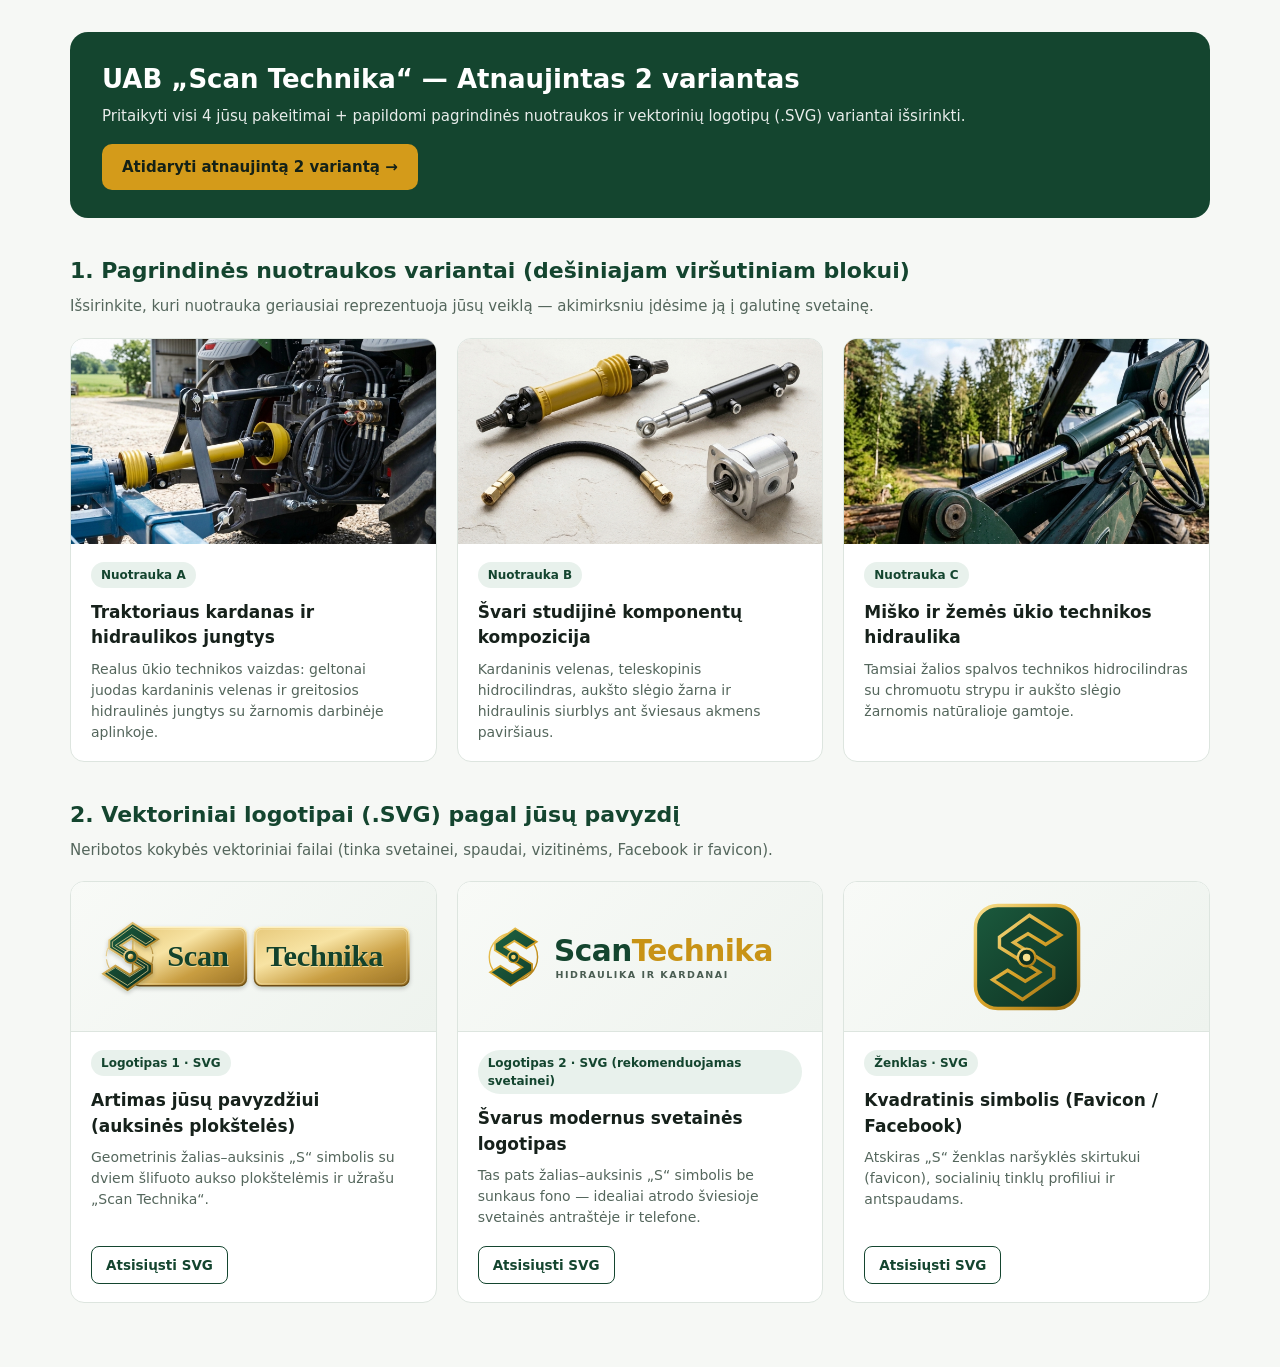
==== pasirinkimai.html @ bb37b68f "Update Variant 2 per client feedback + add 3 hero options and 3 vector SVG logos" ====
<!DOCTYPE html>
<html lang="lt">
<head>
  <meta charset="UTF-8">
  <meta name="viewport" content="width=device-width, initial-scale=1.0">
  <title>Scan Technika — Atnaujintas 2 variantas, nuotraukų ir vektorinių logotipų pasirinkimai</title>
  <style>
    :root {
      --bg: #f6f8f5;
      --surface: #ffffff;
      --green: #14452f;
      --green-soft: #e8f1ec;
      --gold: #d49b1a;
      --ink: #16211b;
      --muted: #54665c;
      --border: #dde5df;
    }
    * { box-sizing: border-box; }
    body {
      margin: 0;
      font-family: 'Segoe UI', system-ui, -apple-system, sans-serif;
      background: var(--bg);
      color: var(--ink);
      line-height: 1.5;
    }
    .wrap { max-width: 1180px; margin: 0 auto; padding: 32px 20px 64px; }
    header {
      background: var(--green);
      color: #fff;
      border-radius: 18px;
      padding: 28px 32px;
      display: flex;
      flex-wrap: wrap;
      align-items: center;
      justify-content: space-between;
      gap: 16px;
      margin-bottom: 32px;
    }
    header h1 { margin: 0 0 6px; font-size: 26px; }
    header p { margin: 0; opacity: 0.9; font-size: 15px; }
    .btn {
      display: inline-block;
      background: var(--gold);
      color: #142117;
      font-weight: 700;
      text-decoration: none;
      padding: 12px 20px;
      border-radius: 10px;
      font-size: 15px;
    }
    .btn:hover { filter: brightness(1.06); }
    .btn-outline {
      display: inline-block;
      border: 1.5px solid var(--green);
      color: var(--green);
      font-weight: 600;
      text-decoration: none;
      padding: 8px 14px;
      border-radius: 8px;
      font-size: 13.5px;
    }
    h2 { font-size: 22px; margin: 36px 0 8px; color: var(--green); }
    .sub { margin: 0 0 20px; color: var(--muted); font-size: 15px; }
    .grid-3 {
      display: grid;
      grid-template-columns: repeat(auto-fit, minmax(300px, 1fr));
      gap: 20px;
    }
    .card {
      background: var(--surface);
      border: 1px solid var(--border);
      border-radius: 14px;
      overflow: hidden;
      display: flex;
      flex-direction: column;
    }
    .card img.photo {
      width: 100%;
      aspect-ratio: 16 / 9;
      object-fit: cover;
      display: block;
      background: #e9eeea;
    }
    .logo-stage {
      height: 150px;
      display: flex;
      align-items: center;
      justify-content: center;
      padding: 20px;
      background: linear-gradient(135deg, #f8faf7 0%, #eef3ee 100%);
      border-bottom: 1px solid var(--border);
    }
    .logo-stage img { max-width: 100%; max-height: 110px; object-fit: contain; }
    .card-body { padding: 18px 20px; flex: 1; display: flex; flex-direction: column; gap: 8px; }
    .badge {
      display: inline-block;
      width: fit-content;
      background: var(--green-soft);
      color: var(--green);
      font-weight: 700;
      font-size: 12px;
      padding: 4px 10px;
      border-radius: 99px;
    }
    .card h3 { margin: 4px 0 0; font-size: 17px; }
    .card p { margin: 0; color: var(--muted); font-size: 14px; flex: 1; }
    .card-actions { margin-top: 10px; display: flex; gap: 10px; flex-wrap: wrap; }
  </style>
</head>
<body>
  <div class="wrap">
    <header>
      <div>
        <h1>UAB „Scan Technika“ — Atnaujintas 2 variantas</h1>
        <p>Pritaikyti visi 4 jūsų pakeitimai + papildomi pagrindinės nuotraukos ir vektorinių logotipų (.SVG) variantai išsirinkti.</p>
      </div>
      <a class="btn" href="variant-2-nordic/">Atidaryti atnaujintą 2 variantą →</a>
    </header>

    <h2>1. Pagrindinės nuotraukos variantai (dešiniajam viršutiniam blokui)</h2>
    <p class="sub">Išsirinkite, kuri nuotrauka geriausiai reprezentuoja jūsų veiklą — akimirksniu įdėsime ją į galutinę svetainę.</p>
    <div class="grid-3">
      <article class="card">
        <img class="photo" src="hero-options/hero-opt-1-tractor-pto.jpg" alt="Traktoriaus kardanas ir hidraulika">
        <div class="card-body">
          <span class="badge">Nuotrauka A</span>
          <h3>Traktoriaus kardanas ir hidraulikos jungtys</h3>
          <p>Realus ūkio technikos vaizdas: geltonai juodas kardaninis velenas ir greitosios hidraulinės jungtys su žarnomis darbinėje aplinkoje.</p>
        </div>
      </article>
      <article class="card">
        <img class="photo" src="hero-options/hero-opt-2-studio-components.jpg" alt="Studijinė kardanų ir hidraulikos kompozicija">
        <div class="card-body">
          <span class="badge">Nuotrauka B</span>
          <h3>Švari studijinė komponentų kompozicija</h3>
          <p>Kardaninis velenas, teleskopinis hidrocilindras, aukšto slėgio žarna ir hidraulinis siurblys ant šviesaus akmens paviršiaus.</p>
        </div>
      </article>
      <article class="card">
        <img class="photo" src="hero-options/hero-opt-3-machinery-hydraulics.jpg" alt="Miško ir žemės ūkio technikos hidraulika">
        <div class="card-body">
          <span class="badge">Nuotrauka C</span>
          <h3>Miško ir žemės ūkio technikos hidraulika</h3>
          <p>Tamsiai žalios spalvos technikos hidrocilindras su chromuotu strypu ir aukšto slėgio žarnomis natūralioje gamtoje.</p>
        </div>
      </article>
    </div>

    <h2>2. Vektoriniai logotipai (.SVG) pagal jūsų pavyzdį</h2>
    <p class="sub">Neribotos kokybės vektoriniai failai (tinka svetainei, spaudai, vizitinėms, Facebook ir favicon).</p>
    <div class="grid-3">
      <article class="card">
        <div class="logo-stage">
          <img src="logo-vectors/scantechnika-logo-gold-plates.svg" alt="Scan Technika auksinės plokštelės SVG">
        </div>
        <div class="card-body">
          <span class="badge">Logotipas 1 · SVG</span>
          <h3>Artimas jūsų pavyzdžiui (auksinės plokštelės)</h3>
          <p>Geometrinis žalias–auksinis „S“ simbolis su dviem šlifuoto aukso plokštelėmis ir užrašu „Scan Technika“.</p>
          <div class="card-actions">
            <a class="btn-outline" href="logo-vectors/scantechnika-logo-gold-plates.svg" download>Atsisiųsti SVG</a>
          </div>
        </div>
      </article>
      <article class="card">
        <div class="logo-stage">
          <img src="logo-vectors/scantechnika-logo-clean-light.svg" alt="Scan Technika švarus svetainės logotipas SVG">
        </div>
        <div class="card-body">
          <span class="badge">Logotipas 2 · SVG (rekomenduojamas svetainei)</span>
          <h3>Švarus modernus svetainės logotipas</h3>
          <p>Tas pats žalias–auksinis „S“ simbolis be sunkaus fono — idealiai atrodo šviesioje svetainės antraštėje ir telefone.</p>
          <div class="card-actions">
            <a class="btn-outline" href="logo-vectors/scantechnika-logo-clean-light.svg" download>Atsisiųsti SVG</a>
          </div>
        </div>
      </article>
      <article class="card">
        <div class="logo-stage">
          <img src="logo-vectors/scantechnika-logo-icon.svg" alt="Scan Technika ženklas ir favicon SVG">
        </div>
        <div class="card-body">
          <span class="badge">Ženklas · SVG</span>
          <h3>Kvadratinis simbolis (Favicon / Facebook)</h3>
          <p>Atskiras „S“ ženklas naršyklės skirtukui (favicon), socialinių tinklų profiliui ir antspaudams.</p>
          <div class="card-actions">
            <a class="btn-outline" href="logo-vectors/scantechnika-logo-icon.svg" download>Atsisiųsti SVG</a>
          </div>
        </div>
      </article>
    </div>
  </div>
</body>
</html>
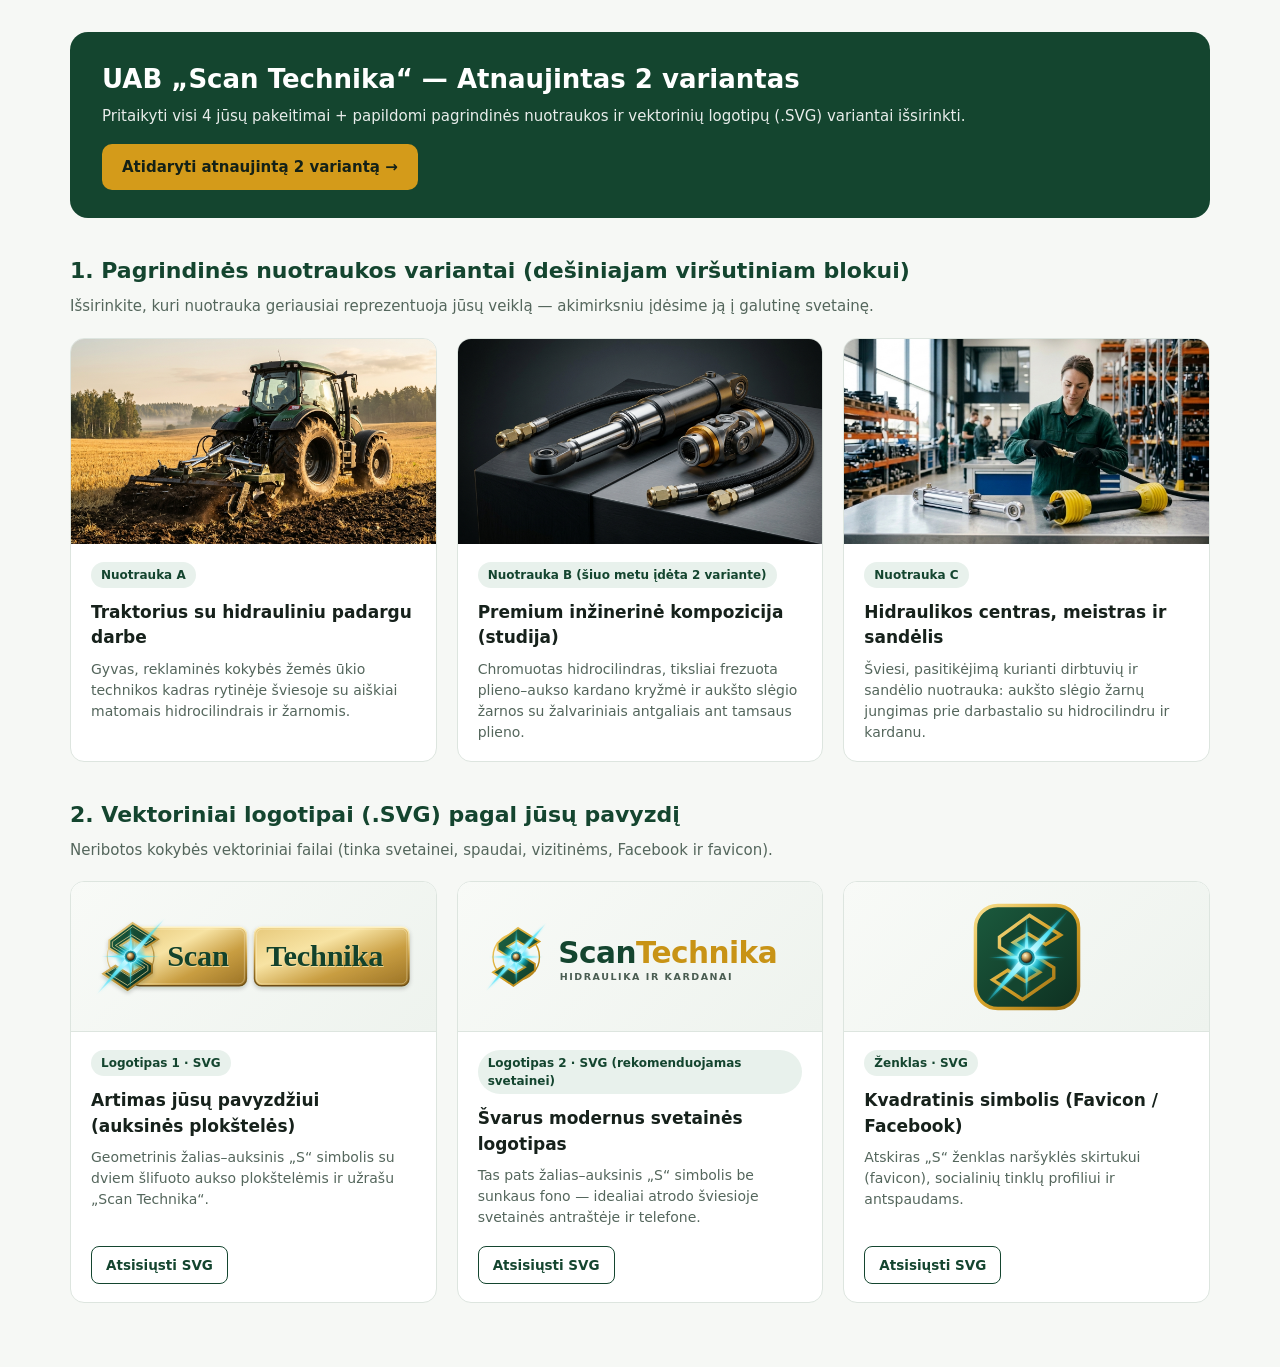
==== commit d02e4929: "Upgrade all 3 hero photos to campaign-grade + add cyan starburst flare to all 3 vector SVG logos" ====
--- a/pasirinkimai.html
+++ b/pasirinkimai.html
@@ -121,27 +121,27 @@
     <p class="sub">Išsirinkite, kuri nuotrauka geriausiai reprezentuoja jūsų veiklą — akimirksniu įdėsime ją į galutinę svetainę.</p>
     <div class="grid-3">
       <article class="card">
-        <img class="photo" src="hero-options/hero-opt-1-tractor-pto.jpg" alt="Traktoriaus kardanas ir hidraulika">
+        <img class="photo" src="hero-options/hero-opt-1-tractor-pto.jpg" alt="Traktorius su hidrauliniu padargu auksiniame lauke">
         <div class="card-body">
           <span class="badge">Nuotrauka A</span>
-          <h3>Traktoriaus kardanas ir hidraulikos jungtys</h3>
-          <p>Realus ūkio technikos vaizdas: geltonai juodas kardaninis velenas ir greitosios hidraulinės jungtys su žarnomis darbinėje aplinkoje.</p>
+          <h3>Traktorius su hidrauliniu padargu darbe</h3>
+          <p>Gyvas, reklaminės kokybės žemės ūkio technikos kadras rytinėje šviesoje su aiškiai matomais hidrocilindrais ir žarnomis.</p>
         </div>
       </article>
       <article class="card">
-        <img class="photo" src="hero-options/hero-opt-2-studio-components.jpg" alt="Studijinė kardanų ir hidraulikos kompozicija">
+        <img class="photo" src="hero-options/hero-opt-2-studio-components.jpg" alt="Premium studijinė hidrocilindro, kardano kryžmės ir žarnų kompozicija">
         <div class="card-body">
-          <span class="badge">Nuotrauka B</span>
-          <h3>Švari studijinė komponentų kompozicija</h3>
-          <p>Kardaninis velenas, teleskopinis hidrocilindras, aukšto slėgio žarna ir hidraulinis siurblys ant šviesaus akmens paviršiaus.</p>
+          <span class="badge">Nuotrauka B (šiuo metu įdėta 2 variante)</span>
+          <h3>Premium inžinerinė kompozicija (studija)</h3>
+          <p>Chromuotas hidrocilindras, tiksliai frezuota plieno–aukso kardano kryžmė ir aukšto slėgio žarnos su žalvariniais antgaliais ant tamsaus plieno.</p>
         </div>
       </article>
       <article class="card">
-        <img class="photo" src="hero-options/hero-opt-3-machinery-hydraulics.jpg" alt="Miško ir žemės ūkio technikos hidraulika">
+        <img class="photo" src="hero-options/hero-opt-3-machinery-hydraulics.jpg" alt="Šiuolaikinis hidraulikos surinkimo ir sandėlio centras">
         <div class="card-body">
           <span class="badge">Nuotrauka C</span>
-          <h3>Miško ir žemės ūkio technikos hidraulika</h3>
-          <p>Tamsiai žalios spalvos technikos hidrocilindras su chromuotu strypu ir aukšto slėgio žarnomis natūralioje gamtoje.</p>
+          <h3>Hidraulikos centras, meistras ir sandėlis</h3>
+          <p>Šviesi, pasitikėjimą kurianti dirbtuvių ir sandėlio nuotrauka: aukšto slėgio žarnų jungimas prie darbastalio su hidrocilindru ir kardanu.</p>
         </div>
       </article>
     </div>
